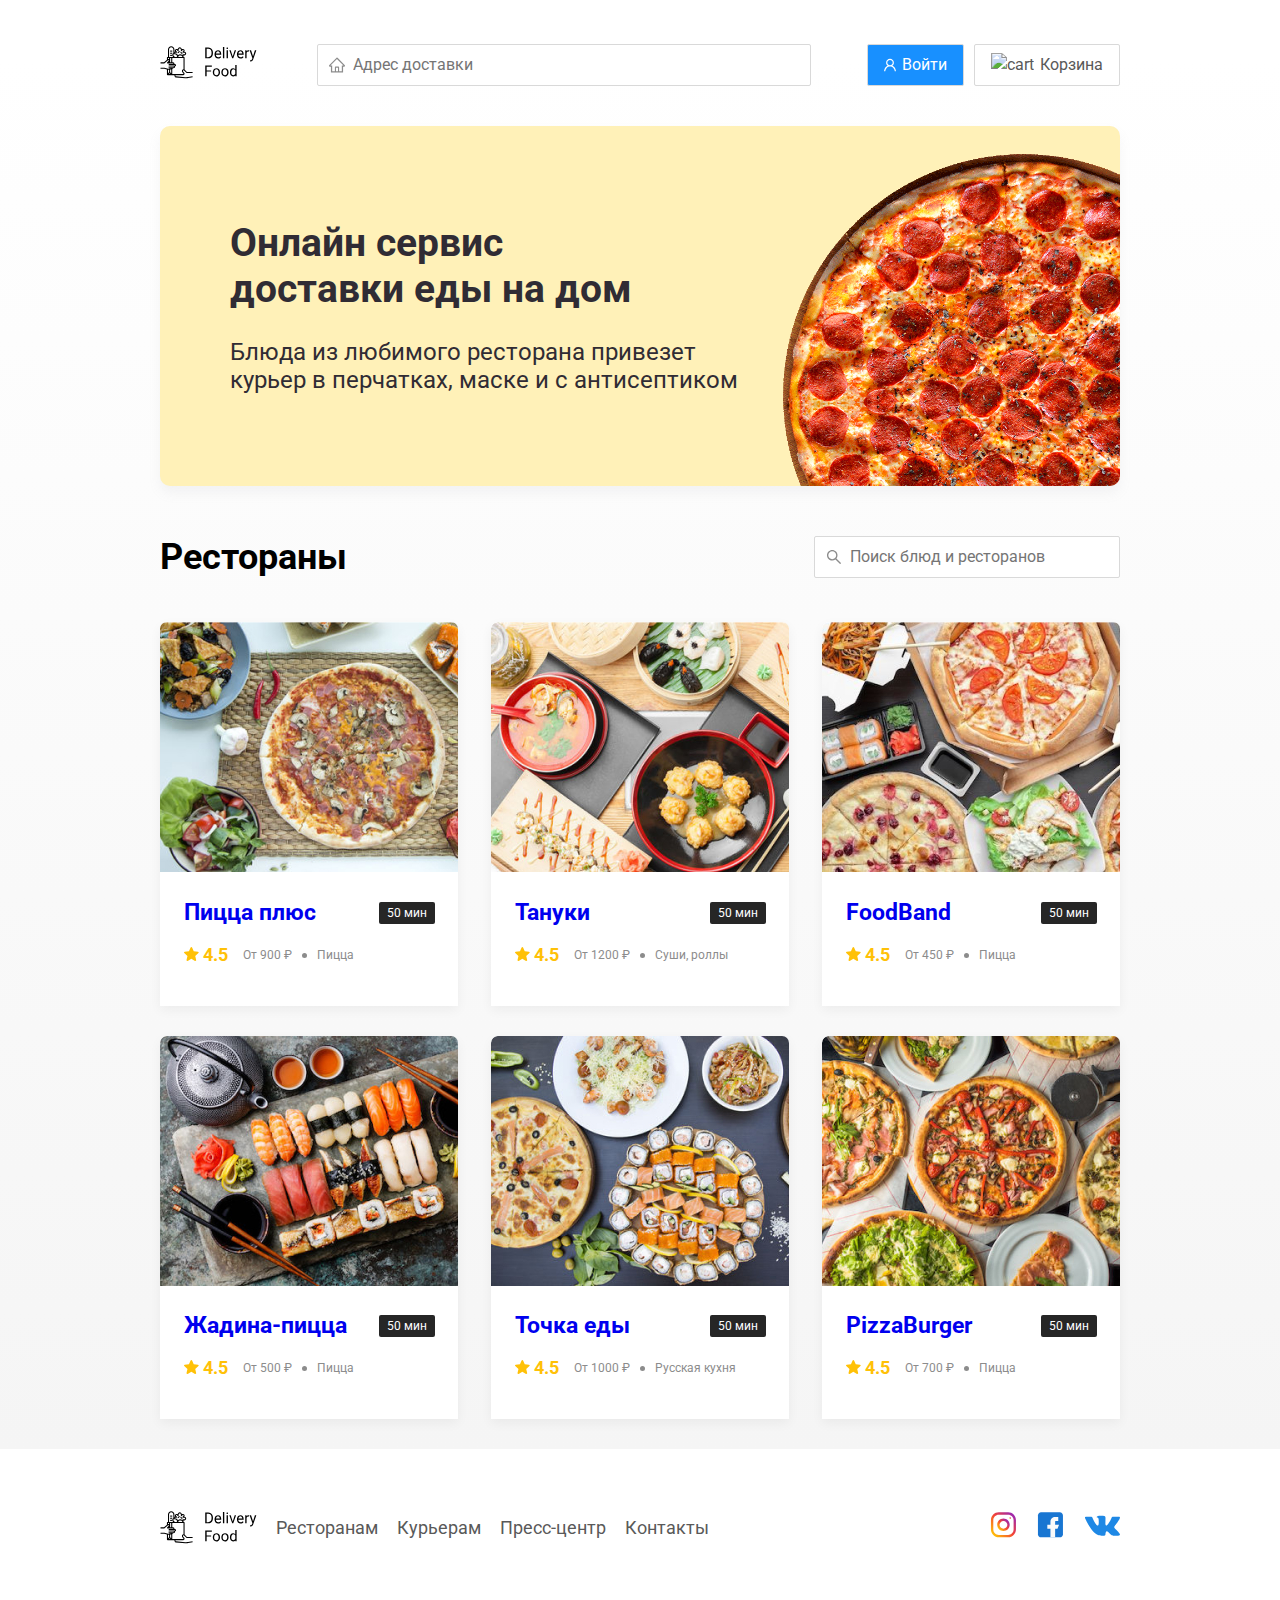
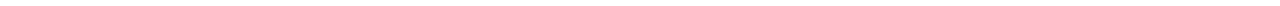
==== index.html @ 1b27e01f "Add files via upload" ====
<!DOCTYPE html>
<html lang="ru">
  <head>
    <meta charset="UTF-8" />
    <meta name="viewport" content="width=device-width, initial-scale=1.0" />
    <title>Delivery food - доставка на дом</title>
    <link rel="stylesheet" href="css/normalize.css">
    <link rel="stylesheet" href="css/animate.css">
    <link rel="stylesheet" href="css/style.css" />
  </head>
  <body>
    <main class="main">
      <div class="container">
        <div class="container">
          <header class="header">
            <!-- Логотип -->
            <a href="index.html" class="logo">
              <img src="img/logo.svg" alt="logo"/>
            </a>
            <!-- Поисковая строка -->
            <input
              type="text"
              class="input input-address"
              placeholder="Адрес доставки"
            />
            <!-- Кнопки -->
            <div class="buttons">
              <button class="button button-primary">
                <img src="img/user.svg" alt="user" class="button-icon" />
                <span class="button-text">Войти</span>
              </button>
              <button class="button">
                <img src="img/cart.svg" alt="cart" class="button-icon" />
                <span class="button-text">Корзина</span>
              </button>
            </div>
          </header>
          <section class="promo">
            <h1 class="promo-title">Онлайн сервис <br /> доставки еды на дом</h1>
            <p class="promo-text">Блюда из любимого ресторана привезет курьер в перчатках, маске и с антисептиком</p>
          </section>
    
          <section class="restaurants">
            <section class="section-heading">
              <h1 class="section-title">Рестораны</h1>
              <input type="text" class="input input-search" placeholder="Поиск блюд и ресторанов">
            </section>
          </section>
          <div class="cards">
            <a href="restaurant.html" class="card">
              <img src="img/item1.jpg" alt="" class="card-image">
              <div class="card-text">
                <div class="card-heading">
                  <div class="card-title">Пицца плюс</div>
                  <span class="card-tag tag">50 мин</span>
                </div>
                <!-- /.card-heading -->
                <div class="card-info">
                  <div class="rating"> 
                    <img src="img/star.svg" alt="">
                    4.5</div>
                  <div class="price">От 900 ₽</div>
                  <div class="category">Пицца</div>
                </div>
              </div>
              <!-- /.card-text -->
            </a>
            <!-- /.card -->
            <a href="restaurant.html" class="card">
              <img src="img/item2.jpg" alt="" class="card-image">
              <div class="card-text">
                <div class="card-heading">
                  <div class="card-title">Тануки</div>
                  <span class="card-tag tag">50 мин</span>
                </div>
                <!-- /.card-heading -->
                <div class="card-info">
                  <div class="rating">
                    <img src="img/star.svg" alt="">
                    4.5</div>
                  <div class="price">От 1200 ₽</div>
                  <div class="category">Суши, роллы</div>
                </div>
              </div>
              <!-- /.card-text -->
            </a>
            <a href="restaurant.html" class="card">
              <img src="img/item3.jpg" alt="" class="card-image">
              <div class="card-text">
                <div class="card-heading">
                  <div class="card-title">FoodBand</div>
                  <span class="card-tag tag">50 мин</span>
                </div>
                <!-- /.card-heading -->
                <div class="card-info">
                  <div class="rating">
                    <img src="img/star.svg" alt="">
                    4.5</div>
                  <div class="price">От 450 ₽</div>
                  <div class="category">Пицца</div>
                </div>
              </div>
              <!-- /.card-text -->
            </a>
            <a href="restaurant.html" class="card">
              <img src="img/item4.jpg" alt="" class="card-image">
              <div class="card-text">
                <div class="card-heading">
                  <div class="card-title">Жадина-пицца</div>
                  <span class="card-tag tag">50 мин</span>
                </div>
                <!-- /.card-heading -->
                <div class="card-info">
                  <div class="rating">
                    <img src="img/star.svg" alt="">
                    4.5</div>
                  <div class="price">От 500 ₽</div>
                  <div class="category">Пицца</div>
                </div>
              </div>
              <!-- /.card-text -->
            </a>
            <a href="restaurant.html" class="card">
              <img src="img/item5.jpg" alt="" class="card-image">
              <div class="card-text">
                <div class="card-heading">
                  <div class="card-title">Точка еды</div>
                  <span class="card-tag tag">50 мин</span>
                </div>
                <!-- /.card-heading -->
                <div class="card-info">
                  <div class="rating">
                    <img src="img/star.svg" alt="">
                    4.5</div>
                  <div class="price">От 1000 ₽</div>
                  <div class="category">Русская кухня</div>
                </div>
              </div>
              <!-- /.card-text -->
            </a>
            <a href="restaurant.html" class="card">
              <img src="img/item6.jpg" alt="" class="card-image">
              <div class="card-text">
                <div class="card-heading">
                  <div class="card-title">PizzaBurger</div>
                  <span class="card-tag tag">50 мин</span>
                </div>
                <!-- /.card-heading -->
                <div class="card-info">
                  <div class="rating">
                    <img src="img/star.svg" alt="">
                    4.5</div>
                  <div class="price">От 700 ₽</div>
                  <div class="category">Пицца</div>
                </div>
              </div>
              <!-- /.card-text -->
            </a>
          </div>
          <!-- /.cards -->
        </div>
      </div>
    </main>
    <!-- Шапка сайта -->
    <footer class="footer">
      <div class="container">
        <div class="footer-block">
          <img src="img/logo.svg" alt="logo" class="logo footer-logo">
          <nav class="footer-nav">
            <a href="#" class="footer-link">Ресторанам </a>
            <a href="#" class="footer-link">Курьерам</a>
            <a href="#" class="footer-link">Пресс-центр</a>
            <a href="#" class="footer-link">Контакты</a>
          </nav>
          <div class="social-links">
            <a href="" class="social-link"><img src="img/instagram.svg" alt="instagram"></a>
            <a href="" class="social-link"><img src="img/facebook.svg" alt="facebook"></a>
            <a href="" class="social-link"><img src="img/vk.svg" alt="vk"></a>
          </div>
        </div>
      </div>
    </footer>
    <script src="js/wow.min.js"></script>
    <script src="js/main.js"></script>
  </body>
</html>
---- css/style.css ----
@import url("https://fonts.googleapis.com/css2?family=Roboto:wght@400;700&display=swap");

* {
  box-sizing: border-box;
}

body {
  font-family: "Roboto", sans-serif;
  padding-top: 44px;
}

.main {
  background: linear-gradient(
    180deg,
    rgba(245, 245, 245, 0) 1.04%,
    #f5f5f5 100%
  );
}

.container {
  margin: auto;
  width: 1200px;
}

.header {
  display: flex;
  align-items: center;
  justify-content: space-between;
  margin-bottom: 40px;
}

.input {
  background: #ffffff;
  border: 1px solid #d9d9d9;
  border-radius: 2px;
  font-size: 16px;
  line-height: 24px;
  padding: 8px;
  padding-left: 35px;
  background-repeat: no-repeat;
  background-position: left 11px center;
}

.input-address {
  flex: 0.8;
  background-image: url(../img/home.svg);
}

.input-search {
  width: 306px;
  background-image: url(../img/search.svg);
  margin-left: auto;
}

.buttons {
  display: flex;
  align-items: center;
}

.button {
  display: flex;
  align-items: center;
  padding: 8px 16px;
  background: #ffffff;
  border: 1px solid #d9d9d9;
  box-sizing: border-box;
  box-shadow: 0px 0px 2px rgba(0, 0, 0, 0.0015);
  border-radius: 2px;
  font-size: 16px;
  line-height: 24px;
  color: #595959;
}

.button-primary {
  background: #1890ff;
  bottom: 1px solid #1890ff;
  color: white;
  margin-right: 10px;
}

.button-icon {
  margin-right: 6px;
  vertical-align: middle;
}

.button-text {
  vertical-align: middle;
}

.button-card-text {
  margin-right: 10px;
}

.promo {
  box-shadow: 0px 7px 12px rgba(158, 158, 163, 0.1);
  background: #fff1b8 url(../img/peperoni-1.png) no-repeat top right -300px / 800px;
  border-radius: 10px;
  padding: 68px 70px;
  margin-bottom: 50px;
}

.promo-title {
  font-style: normal;
  font-weight: bold;
  font-size: 39px;
  line-height: 46px;
  color: #302c34;
}

.promo-text {
  font-style: normal;
  font-weight: normal;
  font-size: 24px;
  line-height: 28px;
  color: #302c34;
  width: 538px;
}

.section-heading {
  display: flex;
  align-items: center;
  margin-bottom: 44px;
}

.section-title {
  font-size: 36px;
  line-height: 42px;
  margin: 0;
  color: #000;
  margin-right: 30px;
}

.cards {
  display: flex;
  align-items: flex-start;
  flex-wrap: wrap;
  justify-content: space-between;
}

.card {
  border-radius: 7px 7px 0px 0px;
  background: #ffffff;
  box-shadow: 0px 4px 12px rgba(0, 0, 0, 0.05);
  overflow: hidden;
  margin-bottom: 30px;
  flex-basis: 31%;
  text-decoration: none;
}

.card-image {
  width: 384px;
  height: 250px;
  object-fit: cover;
}

.card-text {
  padding-top: 20px;
  padding-bottom: 35px;
  padding-right: 23px;
  padding-left: 24px;
}

.card-heading {
  display: flex;
  align-items: center;
  justify-content: space-between;
  margin-bottom: 10px;
}

.card-title {
  margin: 0;
  font-style: normal;
  font-weight: bold;
  font-size: 23px;
  line-height: 32px;
}

.card-title-reg {
  font-style: normal;
  font-weight: 400;
}

.card-tag {
  font-style: normal;
  font-weight: normal;
  font-size: 12px;
  line-height: 20px;
  color: #ffffff;
  background: #262626;
  border-radius: 2px;
  padding: 1px 8px;
}

.card-info {
  display: flex;
  align-items: center;
  flex-wrap: wrap;
}

.card-buttons {
  display: flex;
  align-items: center;
  margin-top: 20px;
}

.card-price-bold {
  font-weight: bold;
  font-size: 20px;
  line-height: 32px;
  color: #000000;
  margin-left: 30px;
}

.rating {
  margin-right: 26px;
  font-weight: bold;
  font-size: 18px;
  line-height: 32px;
  color: #ffc107;
}

.price,
.category {
  font-size: 18px;
  line-height: 24px;
  color: #8c8c8c;
}

.price {
  margin-right: 10px;
}

.category {
  text-overflow: ellipsis;
  overflow: hidden;
  white-space: nowrap;
}

.ingredients {
  font-size: 17px;
  line-height: 21px;
  color: #8c8c8c;
}

.price:after {
  content: "";
  width: 5px;
  height: 5px;
  display: inline-block;
  background: #8c8c8c;
  vertical-align: middle;
  border-radius: 50%;
  margin-left: 10px;
}

.footer {
  padding: 60px 0;
}

.footer-block {
  display: flex;
  align-items: center;
  justify-content: space-between;
}

.footer-nav {
  margin-right: auto;
  padding-left: 15px;
}

.footer-link {
  display: inline-block;
  font-size: 18px;
  line-height: 21px;
  color: #595959;
  text-decoration: none;
}

.footer-link:not(:last-child) {
  margin-right: 15px;
}

.social-links {
  display: flex;
  align-items: center;
}

.social-link:not(:last-child) {
  margin-right: 21px;
}

.modal {
  position: fixed;
  width: 100%;
  height: 100%;
  left: 0;
  top: 0;
  background: rgba(0, 0, 0, 0.4);
  display: none;
}

.is-open {
  display: flex;
}

.modal-dialog {
  max-width: 780px;
  width: 95%;
  background: #FFFFFF;
  border-radius: 5px;
  margin: auto;
  padding: 40px 45px;
}

.modal-heading {
  display: flex;
  align-items: center;
  justify-content: space-between;
  margin-bottom: 45px;
}

.modal-title {
  margin: 0;
  font-weight: bold;
  font-size: 36px;
  line-height: 42px;
}

.close {
  font-size: 36px;
  border: none;
  background-color: transparent;
}

.modal-body {
  margin-bottom: 52px;
}

.foods-row {
  display: flex;
  align-items: center;
  justify-content: space-between;
  padding-bottom: 8px;
  border-bottom: 1px solid #D9D9D9;
  margin-bottom: 15px;
}

.food-name {
  font-weight: normal;
  font-size: 18px;
  line-height: 32px;
}

.food-price {
  margin-left: auto;
  margin-right: 47px;
  font-weight: bold;
  font-size: 20px;
  line-height: 32px;
}

.food-counter {
  display: flex;
  align-items: center;
}

.counter-button {
  display: flex;
  align-items: center;
  justify-content: center;
  width: 39px;
  height: 32px;
  background: #FFFFFF;
  border: 1px solid #40A9FF;
  box-sizing: border-box;
  border-radius: 2px;
  font-weight: normal;
  font-size: 14px;
  line-height: 22px;
  color: #40A9FF;
}

.counter {
  font-weight: normal;
  font-size: 16px;
  line-height: 24px;
  margin-left: 10px;
  margin-right: 10px;
}

.modal-footer {
  display: flex;
  align-items: center;
  justify-content: space-between;
}

.footer-buttons {
  display: flex;
  align-items: center;
}

.modal-pricetag {
  padding: 15px 20px;
  background: #262626;
  border-radius: 5px;
  color: #fff;
  font-weight: bold;
  font-size: 20px;
  line-height: 23px;
}

@media (max-width: 1366px) {
  .container {
    max-width: 960px;
  }

  .promo {
    background: #fff1b8 url(../img/peperoni-1.png) no-repeat top 20px right -150px /
      500px;
  }

  .rating {
    margin-right: 15px;
  }

  .price,
  .category {
    font-size: 12px;
    line-height: 24px;
  }
}

@media (max-width: 960px) {
  .container {
    max-width: 750px;
  }

  .promo {
    background: #fff1b8 url(../img/peperoni-1.png) no-repeat top 50px right -110px /
      350px;
    padding: 50px;
  }

  .promo-text {
    font-size: 18px;
    max-width: 400px;
  }

  .price,
  .category {
    font-size: 18px;
    line-height: 30px;
  }

  .card {
    flex-basis: 49%;
  }

  .footer-link {
    font-size: 16px;
  }
}

@media (max-width: 768px) {
  .container {
    max-width: 560px;
  }

  .price,
  .category {
    font-size: 14px;
    line-height: 26px;
    flex-wrap: wrap;
  }

  .card .rating {
    flex-basis: 100%;
  }

  .promo {
    background-position: top -120px right -150px;
    background-size: 300px;
  }

  .promo-text {
    margin-top: 0;
  }

  .promo-title {
    font-size: 26px;
    line-height: 1.4;
  }

  .footer-link {
    font-size: 18px;
  }
}

@media (max-width: 578px) {
  .container {
    max-width: 90%;
  }

  .header {
    flex-wrap: wrap;
  }

  .input-address {
    flex-basis: 100%;
    margin-top: 15px;
    order: 5;
  }

  .promo {
    background-image: none;
  }

  .promo-title {
    margin-bottom: 0;
  }

  .promo-text {
    font-size: 12px;
    max-width: 300px;
  }

  .promo-title {
    font-size: 18px;
  }

  .section-title {
    font-size: 16px;
  }

  .card {
    flex-basis: 100%;
  }

  .card-image {
    width: 100%;
  }

  .footer {
    padding: 30px;
  }

  .footer-nav {
    order: 0;
    
  }

  .footer-link {
    font-size: 12px;
  }

  .footer-logo {
    margin-right: 15px;
    order: 1;
  }

  .social-links {
    order: 2;
  }

  .footer-block {
    align-items: flex-start;
  }
}

@media (max-width: 480px) {
  .button-text {
    display: none;
  }

  .button-icon {
    margin: 0;
  }
  
  .section-heading {
    flex-wrap: wrap;
  }
  
  .promo-text {
    font-size: 12px;
    max-width: 200px;
  }

  .footer-block {
    flex-wrap: wrap;
    flex-direction: column;
    align-items: center;
  }

  .footer-logo {
    order: 0;
    margin-bottom: 20px;
  }

  .footer-nav {
    margin-bottom: 20px;
    text-align: center;
  }

  .footer-link {
    margin-right: 0;
  }
}
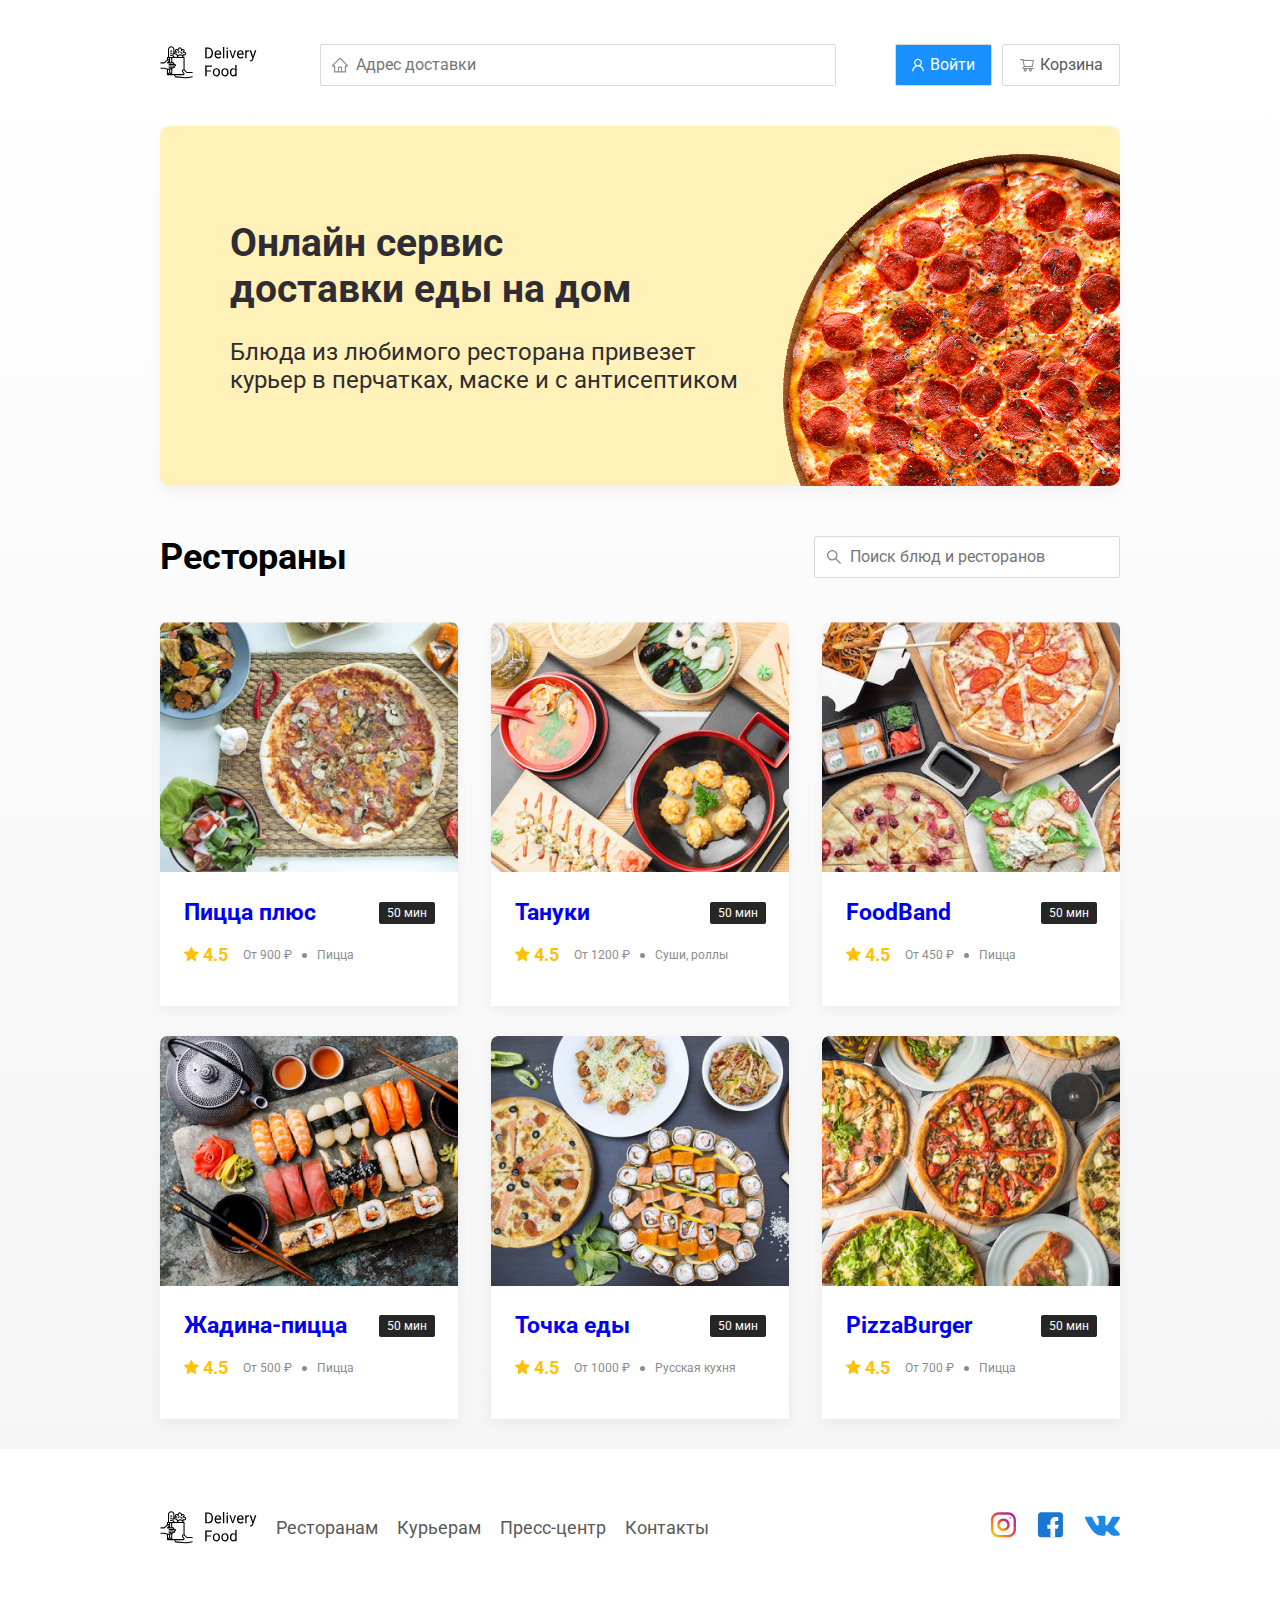
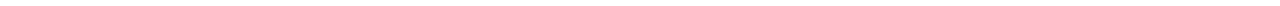
==== commit b0c189a5: "Update index.html" ====
--- a/index.html
+++ b/index.html
@@ -14,7 +14,7 @@
         <div class="container">
           <header class="header">
             <!-- Логотип -->
-            <a href="index.html" class="logo">
+            <a href="index.html" class="logo wow fadeInLeft">
               <img src="img/logo.svg" alt="logo"/>
             </a>
             <!-- Поисковая строка -->
@@ -29,8 +29,8 @@
                 <img src="img/user.svg" alt="user" class="button-icon" />
                 <span class="button-text">Войти</span>
               </button>
-              <button class="button">
-                <img src="img/cart.svg" alt="cart" class="button-icon" />
+              <button class="button" id="cart-button">
+                <img src="img/shopping-cart.svg" alt="cart" class="button-icon" />
                 <span class="button-text">Корзина</span>
               </button>
             </div>
@@ -180,6 +180,84 @@
         </div>
       </div>
     </footer>
+    
+    <div class="modal">
+      <div class="modal-dialog">
+        <div class="modal-heading">
+          <h3 class="modal-title">
+            Корзина
+          </h3>
+          <button class="close">
+            &times;
+          </button>
+        </div>
+        <div class="modal-body">
+          <div class="foods-row">
+            <span class="food-name">
+              Ролл угорь стандарт
+            </span>
+            <strong class="food-price">250 ₽</strong>
+            <div class="food-counter">
+              <button class="counter-button">-</button>
+              <span class="counter">1</span>
+              <button class="counter-button">+</button>
+            </div>
+          </div>
+          <div class="foods-row">
+            <span class="food-name">
+              Ролл угорь стандарт
+            </span>
+            <strong class="food-price">250 ₽</strong>
+            <div class="food-counter">
+              <button class="counter-button">-</button>
+              <span class="counter">1</span>
+              <button class="counter-button">+</button>
+            </div>
+          </div>
+          <div class="foods-row">
+            <span class="food-name">
+              Ролл угорь стандарт
+            </span>
+            <strong class="food-price">250 ₽</strong>
+            <div class="food-counter">
+              <button class="counter-button">-</button>
+              <span class="counter">1</span>
+              <button class="counter-button">+</button>
+            </div>
+          </div>
+          <div class="foods-row">
+            <span class="food-name">
+              Ролл угорь стандарт
+            </span>
+            <strong class="food-price">250 ₽</strong>
+            <div class="food-counter">
+              <button class="counter-button">-</button>
+              <span class="counter">1</span>
+              <button class="counter-button">+</button>
+            </div>
+          </div>
+          <div class="foods-row">
+            <span class="food-name">
+              Ролл угорь стандарт
+            </span>
+            <strong class="food-price">250 ₽</strong>
+            <div class="food-counter">
+              <button class="counter-button">-</button>
+              <span class="counter">1</span>
+              <button class="counter-button">+</button>
+            </div>
+          </div>
+        </div>
+        <div class="modal-footer">
+          <span class="modal-pricetag">1250 ₽</span>
+          <span class="footer-buttons">
+            <button class="button button-primary">Оформить заказ</button>
+            <button class="button">Отмена</button>
+          </span>
+        </div>
+      </div>
+    </div>
+    
     <script src="js/wow.min.js"></script>
     <script src="js/main.js"></script>
   </body>
